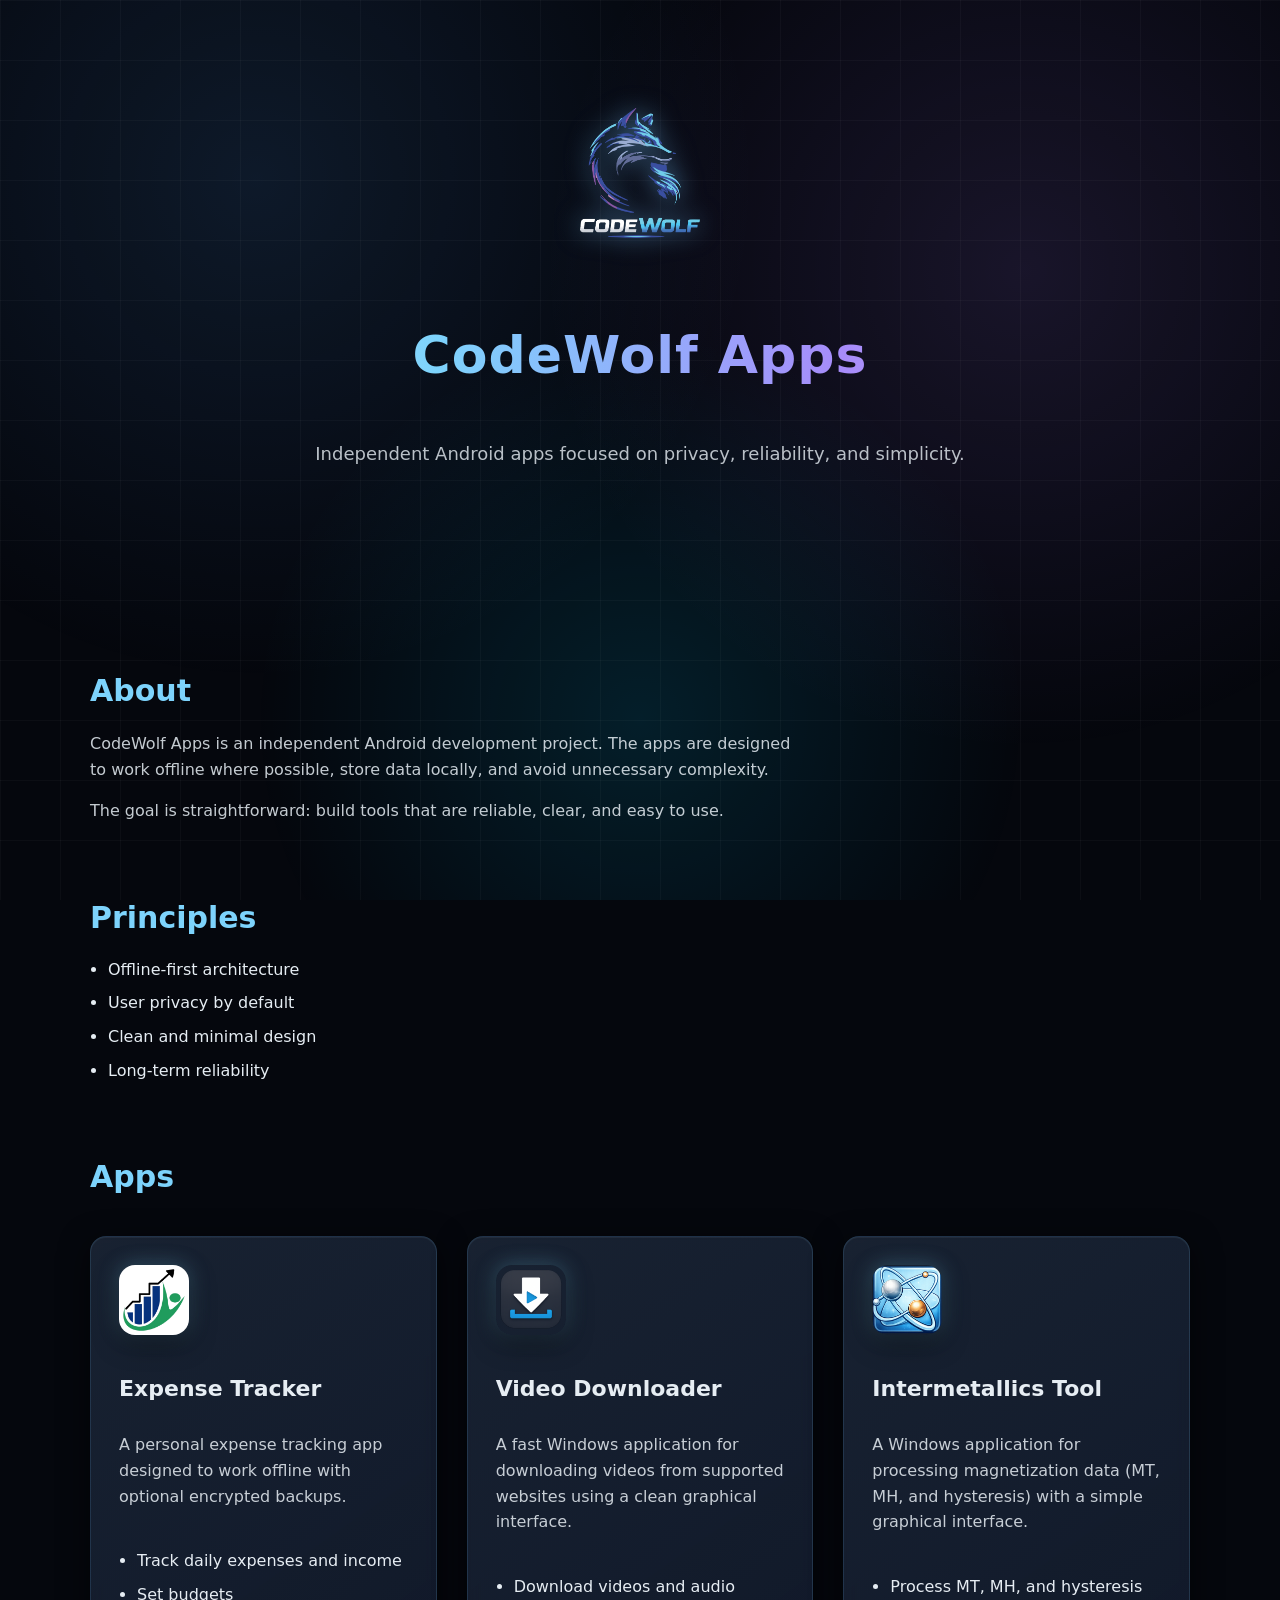
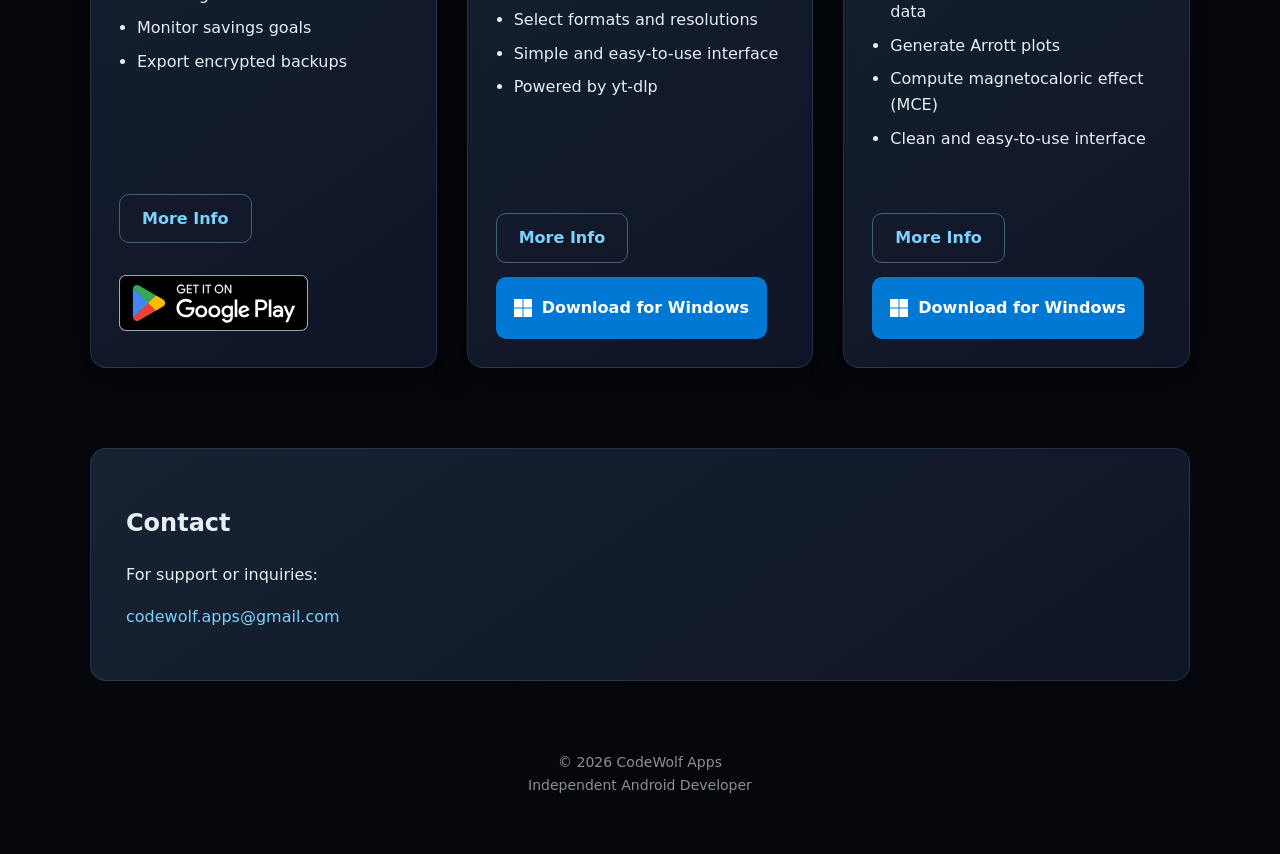
==== index.html @ bedaee53 "Update index.html" ====
<!DOCTYPE html>
<html lang="en">
<head>

<meta charset="UTF-8">
<meta name="viewport" content="width=device-width, initial-scale=1.0">

<title>CodeWolf Apps</title>

<link rel="stylesheet" href="styles.css">

</head>

<body>

<section class="hero">

<img class="logo" src="logo.png">

<h1>CodeWolf Apps</h1>

<p>Independent Android apps focused on privacy, reliability, and simplicity.</p>

</section>


<div class="container">

<section class="section fade">

<h2>About</h2>

<p>
CodeWolf Apps is an independent Android development project.
The apps are designed to work offline where possible,
store data locally, and avoid unnecessary complexity.
</p>

<p style="margin-top:12px">
The goal is straightforward: build tools that are reliable,
clear, and easy to use.
</p>

</section>


<section class="section fade">

<h2>Principles</h2>

<ul>
<li>Offline-first architecture</li>
<li>User privacy by default</li>
<li>Clean and minimal design</li>
<li>Long-term reliability</li>
</ul>

</section>


<section class="section fade">

<h2>Apps</h2>

<div class="apps">

<div class="card">

<img class="app-icon" src="expense-tracker/icon.png">

<h3>Expense Tracker</h3>

<p>
A personal expense tracking app designed to work offline
with optional encrypted backups.
</p>

<ul>
<li>Track daily expenses and income</li>
<li>Set budgets</li>
<li>Monitor savings goals</li>
<li>Export encrypted backups</li>
</ul>

<div class="buttons">

<a class="button secondary"
href="expense-tracker/">

More Info

</a>

<a href="https://play.google.com/store/apps/details?id=com.codewolf.expensetracker">

<img class="play-badge"
src="assets/GetItOnGooglePlay_Badge_Web_color_English.svg"
alt="Get it on Google Play">

</a>

</div>
</div>

<div class="card">

<img class="app-icon" src="video-downloader/assets/icon.png">

<h3>Video Downloader</h3>

<p>
A fast Windows application for downloading videos
from supported websites using a clean graphical interface.
</p>

<ul>
<li>Download videos and audio</li>
<li>Select formats and resolutions</li>
<li>Simple and easy-to-use interface</li>
<li>Powered by yt-dlp</li>
</ul>

<div class="buttons">

<a class="button secondary"
href="/video-downloader/">

More Info

</a>

<a class="windows-badge"
href="https://github.com/codewolfapps/codewolfapps.github.io/releases/download/vd-1.0.0/CodeWolf.Video.Downloader-1.0.0.exe">

<img src="/video-downloader/assets/Windows_logo_white.svg">

<span>Download for Windows</span>

</a>

</div>

</div>

<div class="card">

<img class="app-icon" src="intermetallics-tool/assets/icon.png">

<h3>Intermetallics Tool</h3>

<p>
A Windows application for processing magnetization data (MT, MH, and hysteresis)
with a simple graphical interface.
</p>

<ul>
<li>Process MT, MH, and hysteresis data</li>
<li>Generate Arrott plots</li>
<li>Compute magnetocaloric effect (MCE)</li>
<li>Clean and easy-to-use interface</li>
</ul>

<div class="buttons">

<a class="button secondary"
href="/intermetallics-tool/">

More Info

</a>

<a class="windows-badge"
href="https://github.com/codewolfapps/codewolfapps.github.io/releases/download/intermetallics-v1.0.0/IntermetallicsTool.exe">

<img src="/video-downloader/assets/Windows_logo_white.svg">

<span>Download for Windows</span>

</a>

</div>

</div>

</div>

</section>


<section class="contact fade">

<h2>Contact</h2>

<p>For support or inquiries:</p>

<p style="margin-top:10px">
<a href="mailto:codewolf.apps@gmail.com">
codewolf.apps@gmail.com
</a>
</p>

</section>


<footer>
<div>© 2026 CodeWolf Apps</div>
<div>Independent Android Developer</div>
</footer>

</div>

<script src="effects.js"></script>

</body>
</html>
---- styles.css ----
<style>

*{
margin:0;
padding:0;
box-sizing:border-box;
}

body{
font-family: system-ui,-apple-system,Segoe UI,Roboto,sans-serif;
background:#05070d;
color:#e6edf3;
line-height:1.6;
}

/* SUBTLE TECH BACKGROUND */

body::before{
content:"";
position:fixed;
inset:0;
background:
radial-gradient(circle at 20% 20%, rgba(80,160,255,0.12), transparent 40%),
radial-gradient(circle at 80% 30%, rgba(170,120,255,0.12), transparent 40%),
radial-gradient(circle at 50% 80%, rgba(0,200,255,0.12), transparent 40%);
z-index:-1;
}

body::after{
content:"";
position:fixed;
inset:0;

background-image:
linear-gradient(rgba(255,255,255,0.03) 1px, transparent 1px),
linear-gradient(90deg, rgba(255,255,255,0.03) 1px, transparent 1px);

background-size:60px 60px;

pointer-events:none;
z-index:-1;
}

/* CURSOR EFFECTS */

.cursor-glow{
position:fixed;
width:300px;
height:300px;
pointer-events:none;
transform:translate(-50%,-50%);
background:radial-gradient(circle, rgba(125,211,252,0.03), transparent 70%);
filter:blur(80px);
z-index:-1;
}

/* CONTAINER */

.container{
max-width:1100px;
margin:auto;
padding:50px 20px;
}

/* LINK STYLES */

.policy-link{

color:#7dd3fc;
text-decoration:none;
font-weight:500;

border-bottom:1px solid rgba(125,211,252,0.35);

transition:all .25s ease;

}

.policy-link:hover{

color:#a78bfa;

border-bottom-color:#a78bfa;

}

/* LOGO */

.logo{
animation:logoIntro 1.2s ease;
}

@keyframes logoIntro{
0%{
opacity:0;
transform:scale(.7) translateY(40px);
filter:blur(6px);
}
100%{
opacity:1;
transform:scale(1);
filter:blur(0);
}
}

/* PLAY BADGE */

.play-badge{

height:56px;

margin-top:18px;

transition:transform .25s ease;

}

.play-badge:hover{

transform:scale(1.05);

}

/* WINDOWS DOWNLOAD BADGE */

.windows-badge{

height:42px;
display:inline-flex;
align-items:center;
gap:10px;

background:#0078D4; /* official Windows blue */

color:white;

padding:10px 18px;

border-radius:10px;

text-decoration:none;

font-weight:600;

transition:.25s;

}

.windows-badge img{

height:18px;

}

.windows-badge:hover{

background:#106ebe;

transform:translateY(-2px);

}

/* HERO */

.hero{
text-align:center;
padding:100px 20px 60px 20px;
}

.hero img{
width:120px;
margin-bottom:25px;
filter:drop-shadow(0 0 12px rgba(120,200,255,0.6));
}

.hero h1{
font-size:52px;
letter-spacing:1px;

background:linear-gradient(
90deg,
#e6edf3,
#7dd3fc,
#a78bfa,
#e6edf3
);

-webkit-background-clip:text;
-webkit-text-fill-color:transparent;
}

.hero p{
margin-top:14px;
opacity:.8;
font-size:18px;
}

/* SECTION */

.section{
margin-top:70px;
}

.section h2{
font-size:30px;
margin-bottom:12px;
color:#7dd3fc;
}

.section p{
opacity:.85;
max-width:720px;
}

.fade{
opacity:0;
transform:translateY(30px);
transition:all .9s ease;
}

.fade.visible{
opacity:1;
transform:translateY(0);
}

/* LIST */

ul{
margin-top:15px;
padding-left:18px;
}

li{
margin:8px 0;
}

/* APP GRID */

.apps{
display:grid;
grid-template-columns:repeat(auto-fit,minmax(300px,1fr));
gap:30px;
margin-top:35px;
}

/* CARD */

.card{

display:flex;
flex-direction:column;

background:linear-gradient(
145deg,
rgba(30,41,59,0.8),
rgba(15,23,42,0.9)
);

border:1px solid rgba(120,200,255,0.15);

backdrop-filter:blur(8px);

padding:28px;

border-radius:16px;

transition:.35s;

box-shadow:
0 8px 30px rgba(0,0,0,0.6),
inset 0 1px 0 rgba(255,255,255,0.05);
}

.card:hover{
transform:translateY(-6px);
border-color:#7dd3fc;
box-shadow:
0 15px 40px rgba(0,0,0,0.8),
0 0 20px rgba(125,211,252,0.25);
}

.card h3{
margin-bottom:10px;
font-size:22px;
}

/* APP ICON */

.app-icon{
width:70px;
height:70px;
border-radius:16px;
margin-bottom:14px;

box-shadow:
0 8px 25px rgba(0,0,0,0.6),
0 0 20px rgba(125,211,252,0.35);
}

/* BUTTON GROUP */

.buttons{
display:flex;
gap:14px;
align-items:center;
margin-top:18px;
flex-wrap:wrap;
}

/* BUTTON */

.button{

display:inline-block;

margin-top:18px;

padding:11px 22px;

border-radius:10px;

background:linear-gradient(
135deg,
#38bdf8,
#60a5fa,
#a78bfa
);

color:#020617;

font-weight:600;

text-decoration:none;

transition:.3s;

box-shadow:0 0 14px rgba(125,211,252,0.4);
}

.button:hover{
transform:translateY(-2px);
box-shadow:0 0 22px rgba(125,211,252,0.7);
}

/* SECONDARY BUTTON */

.button.secondary{

background:transparent;

color:#7dd3fc;

border:1px solid rgba(125,211,252,0.4);

box-shadow:none;

}

.button.secondary:hover{

background:rgba(125,211,252,0.08);

box-shadow:0 0 14px rgba(125,211,252,0.25);

transform:translateY(-2px);

}

.card .buttons{
margin-top:auto;
padding-top:20px;
}

/* CONTACT */

.contact{

margin-top:80px;

padding:35px;

border-radius:16px;

background:linear-gradient(
145deg,
rgba(30,41,59,0.8),
rgba(15,23,42,0.9)
);

border:1px solid rgba(120,200,255,0.15);
}

.contact a{
color:#7dd3fc;
text-decoration:none;
}

/* FOOTER */

footer{
text-align:center;
margin-top:70px;
opacity:.6;
font-size:14px;
line-height:1.6;
}

</style>
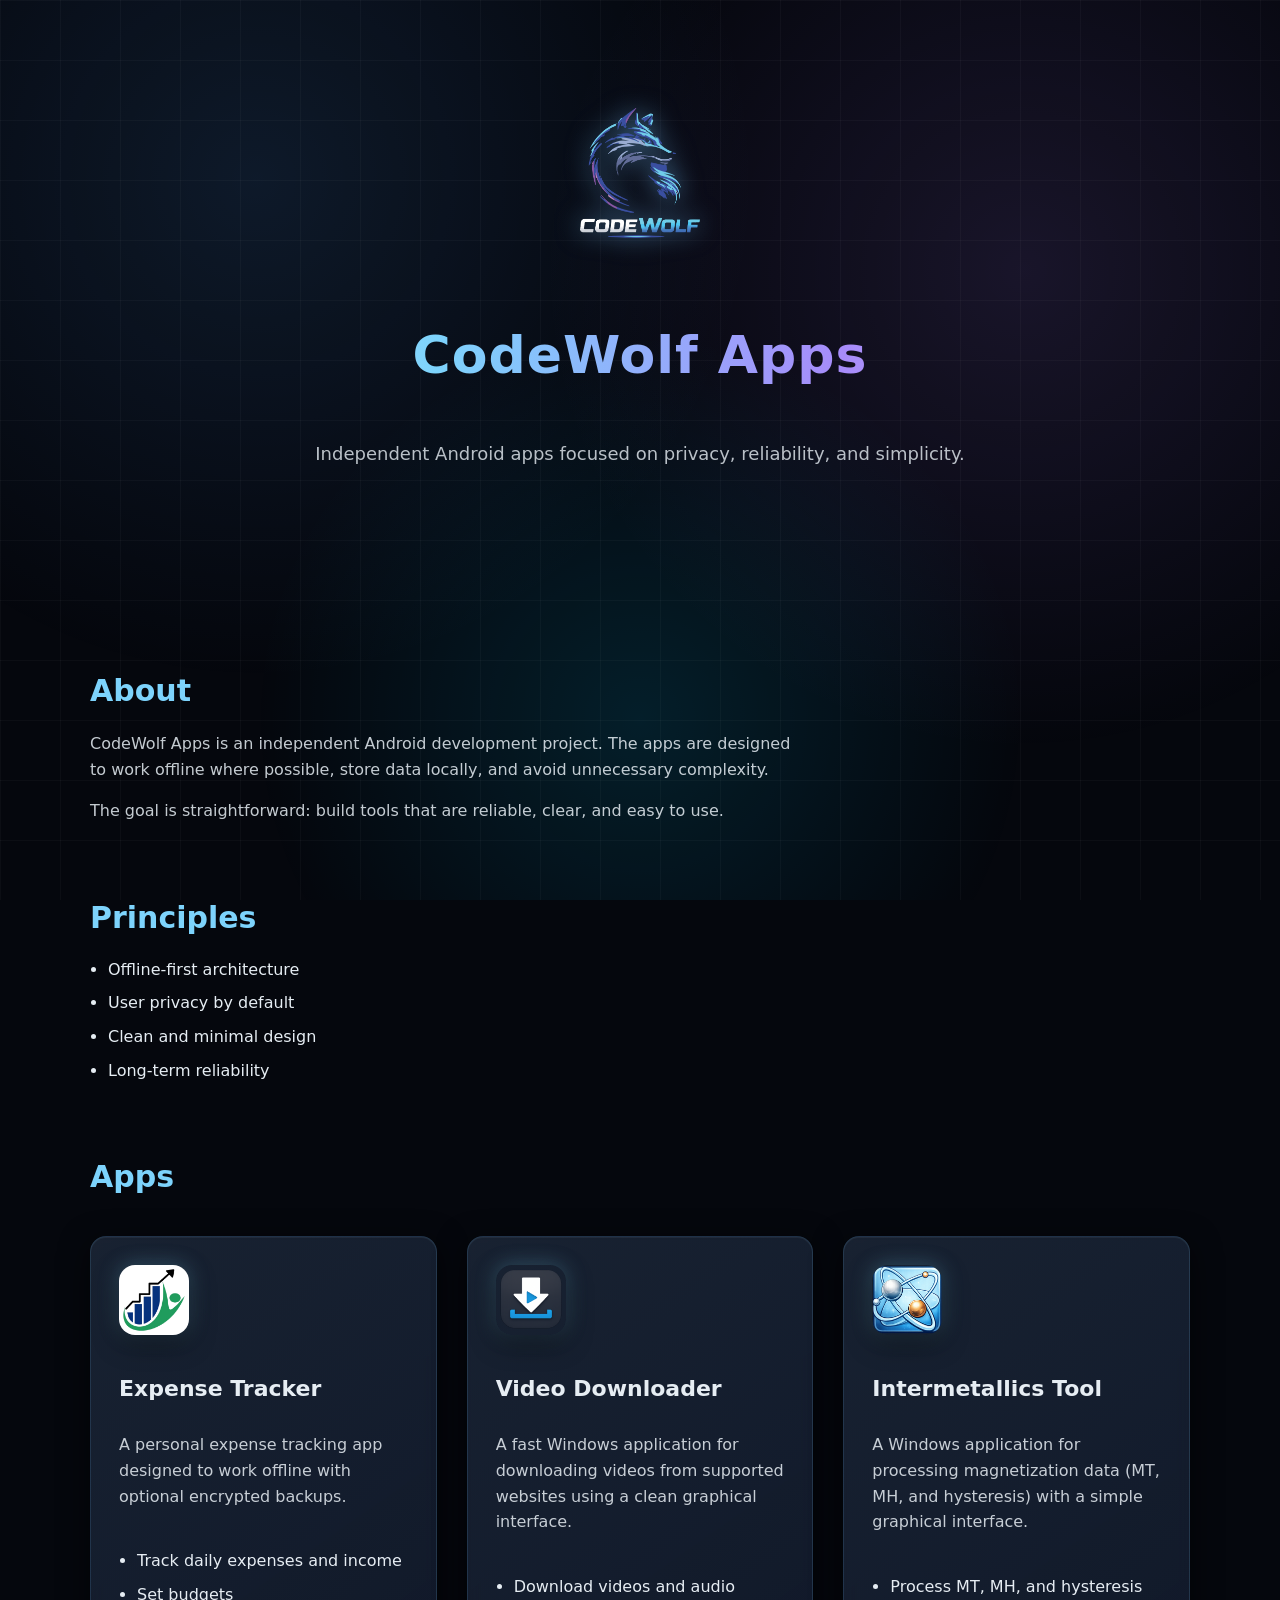
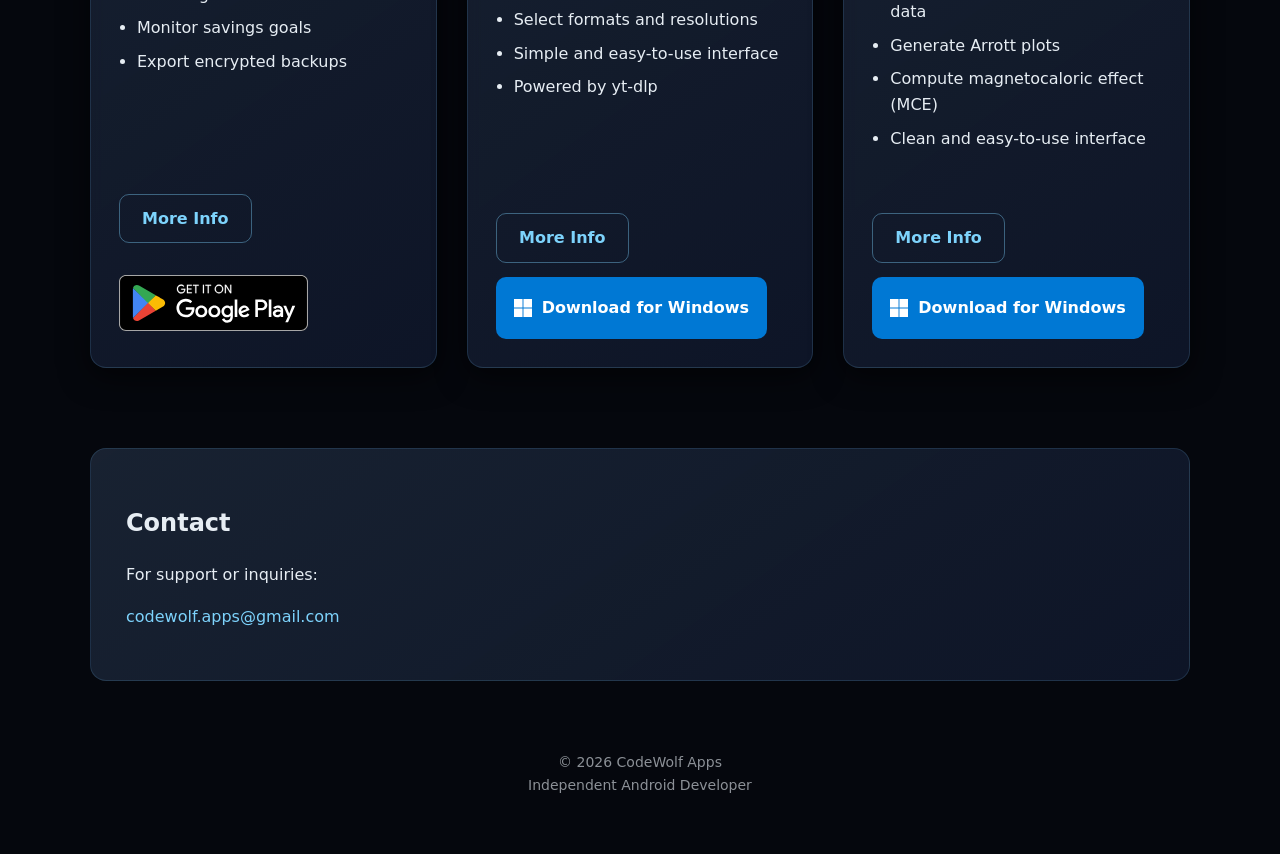
==== commit 4e08b59d: "Update index.html" ====
--- a/index.html
+++ b/index.html
@@ -170,7 +170,7 @@
 </a>
 
 <a class="windows-badge"
-href="https://github.com/codewolfapps/codewolfapps.github.io/releases/download/intermetallics-v1.0.0/IntermetallicsTool.exe">
+href="https://github.com/codewolfapps/codewolfapps.github.io/releases/download/it-1.0.0/IntermetallicsTool.exe">
 
 <img src="/video-downloader/assets/Windows_logo_white.svg">
 
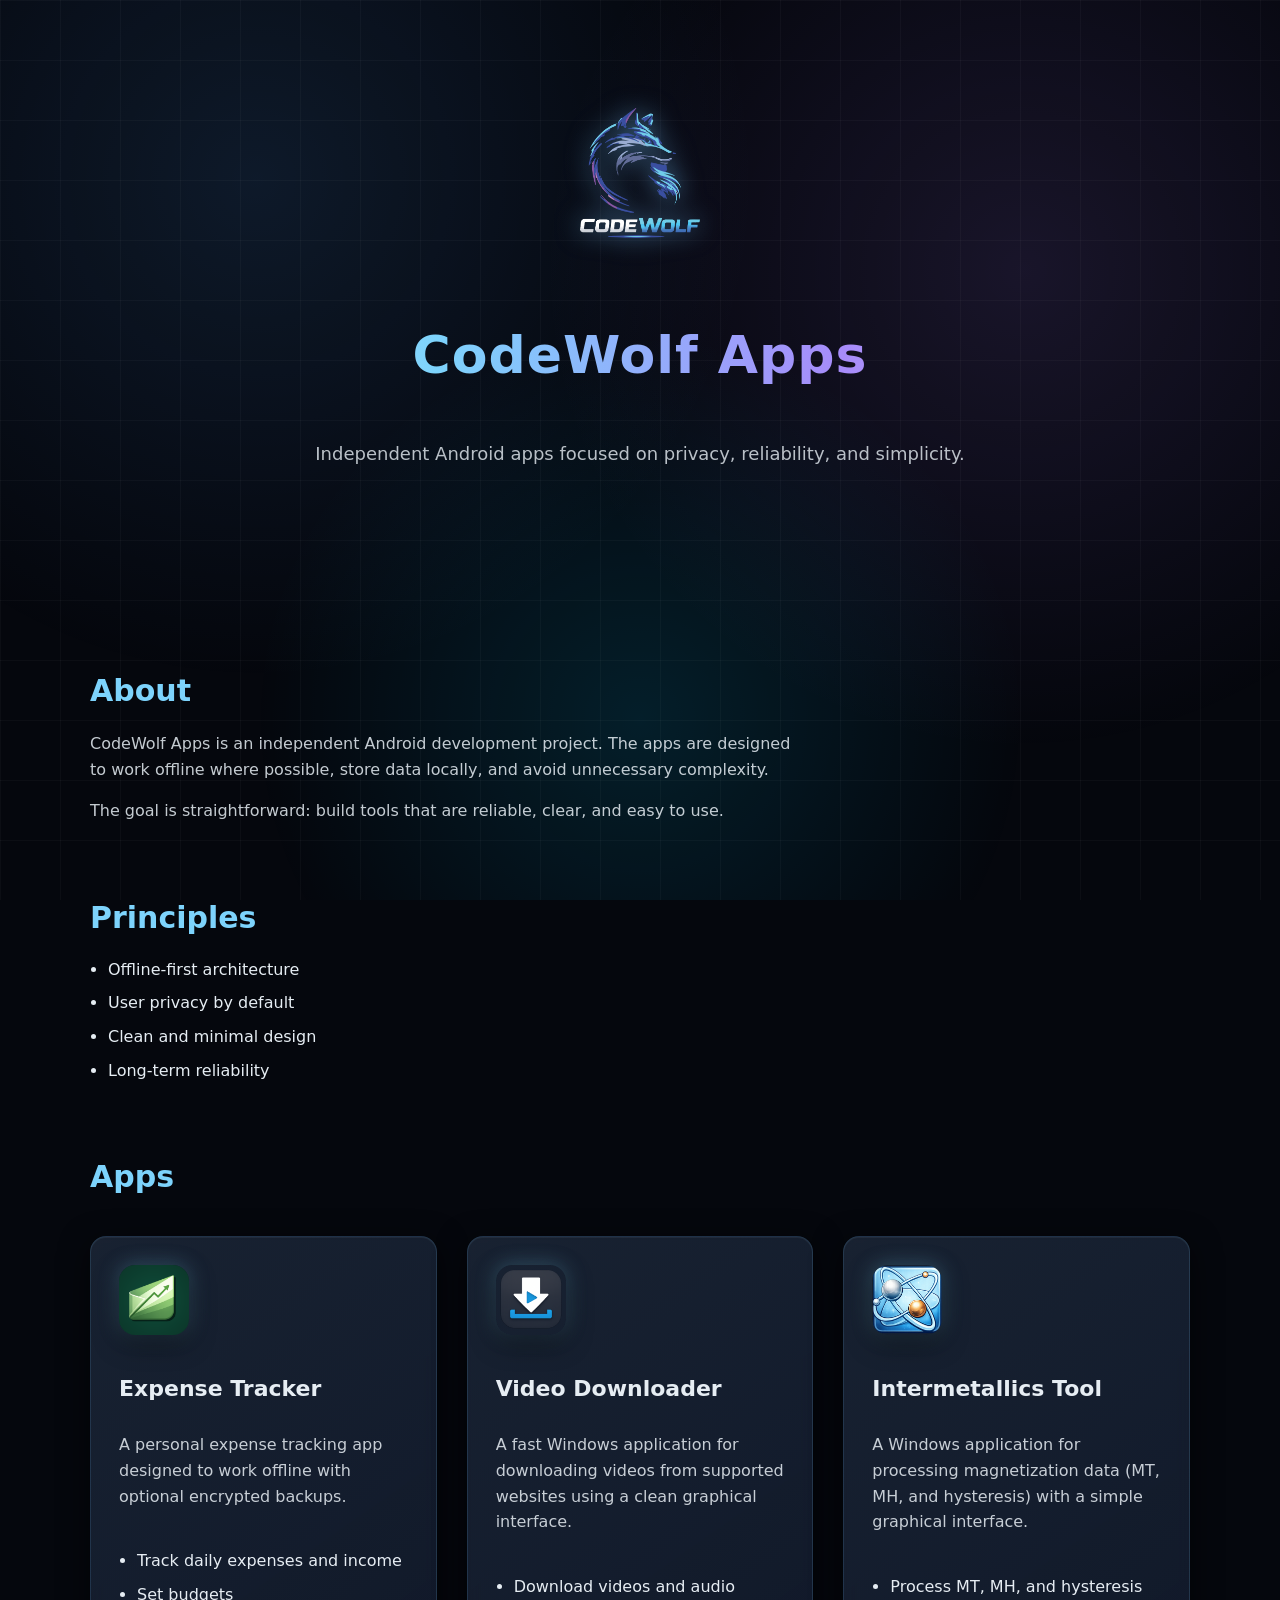
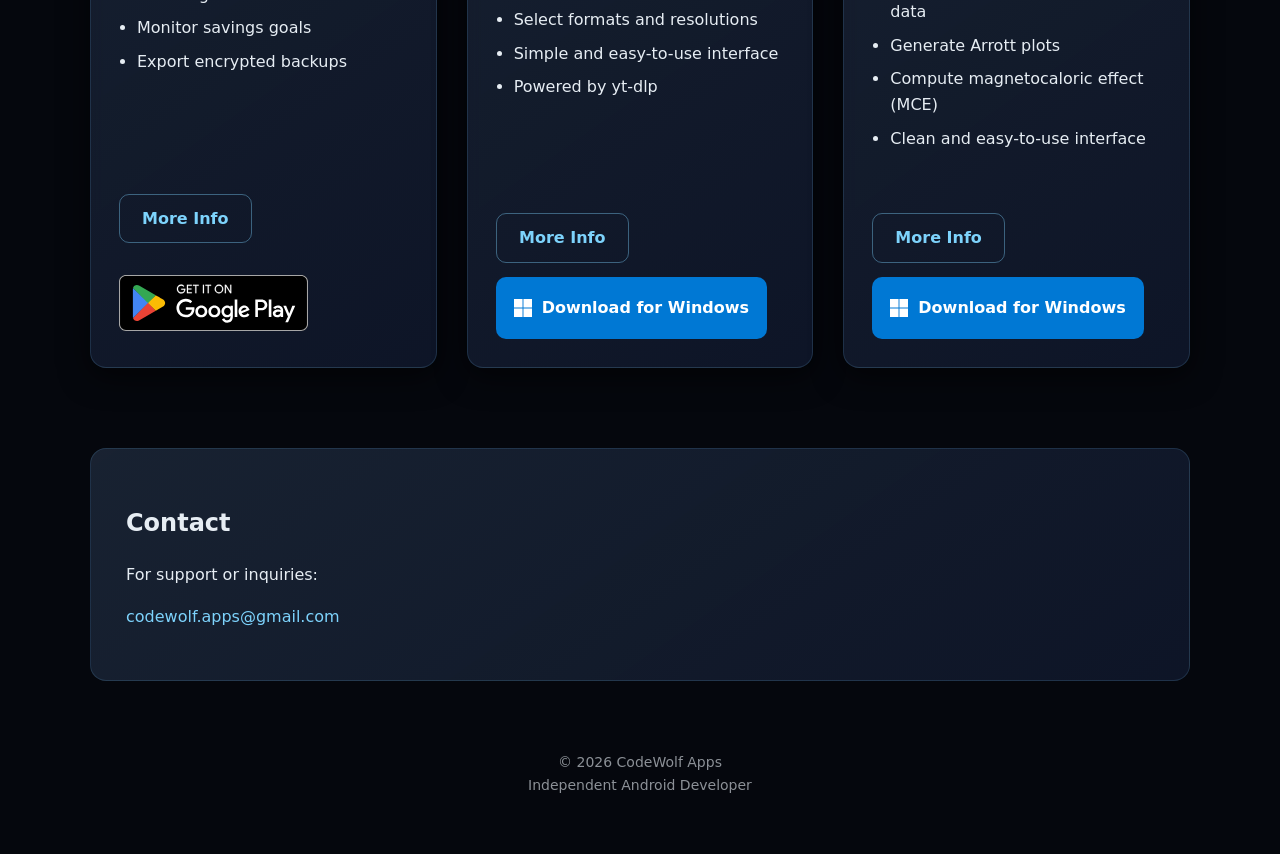
==== commit 0e55ada8: "Update index.html" ====
--- a/index.html
+++ b/index.html
@@ -66,7 +66,7 @@
 
 <div class="card">
 
-<img class="app-icon" src="expense-tracker/icon.png">
+<img class="app-icon" src="expense-tracker/assets/icon.png">
 
 <h3>Expense Tracker</h3>
 
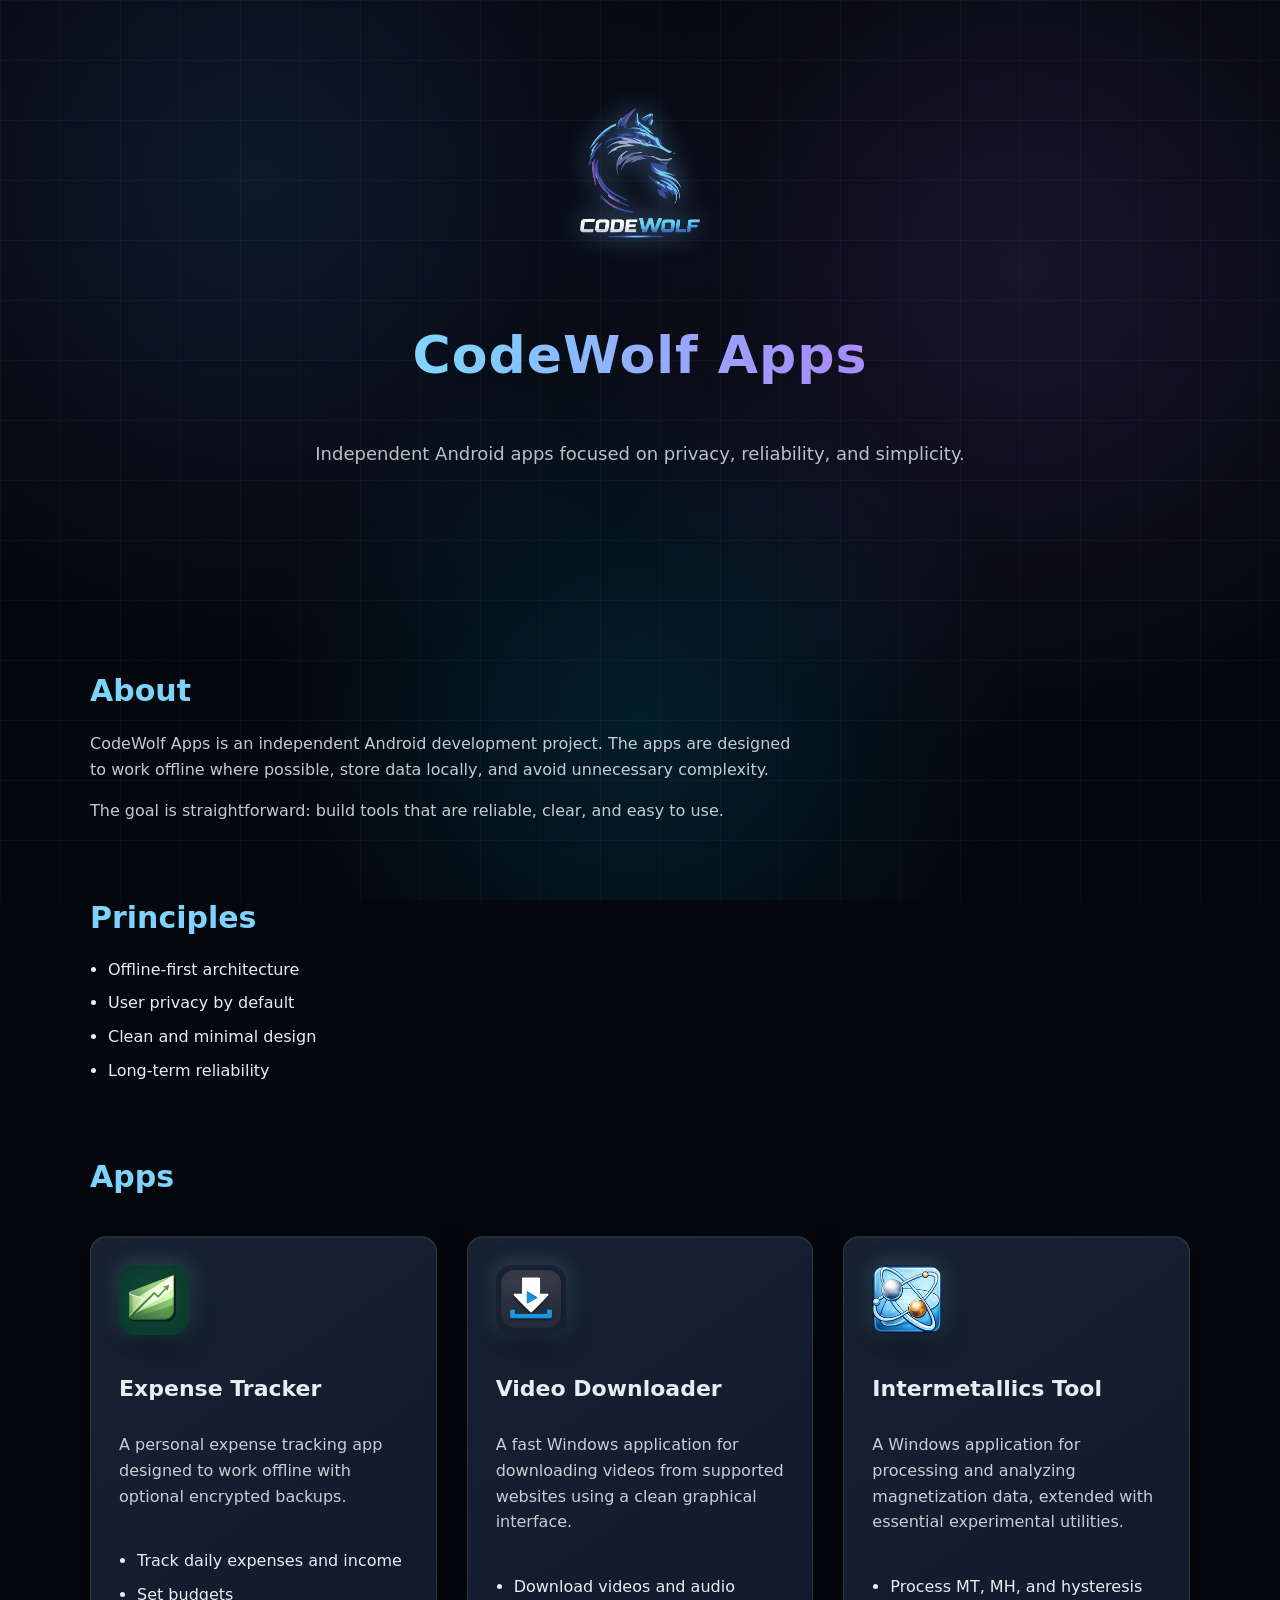
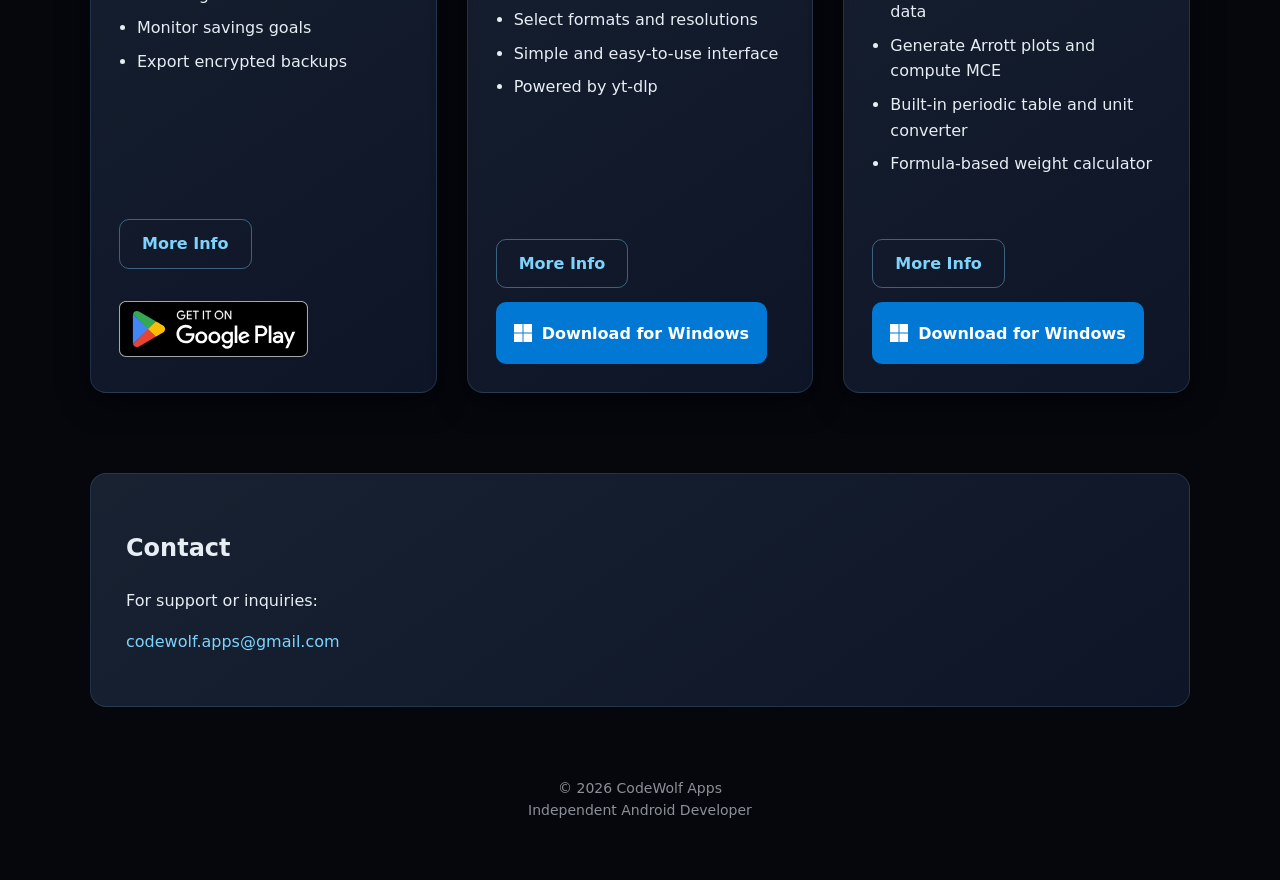
==== commit 6a2f66d6: "Update index.html" ====
--- a/index.html
+++ b/index.html
@@ -149,15 +149,15 @@
 <h3>Intermetallics Tool</h3>
 
 <p>
-A Windows application for processing magnetization data (MT, MH, and hysteresis)
-with a simple graphical interface.
+A Windows application for processing and analyzing magnetization data,
+extended with essential experimental utilities.
 </p>
 
 <ul>
 <li>Process MT, MH, and hysteresis data</li>
-<li>Generate Arrott plots</li>
-<li>Compute magnetocaloric effect (MCE)</li>
-<li>Clean and easy-to-use interface</li>
+<li>Generate Arrott plots and compute MCE</li>
+<li>Built-in periodic table and unit converter</li>
+<li>Formula-based weight calculator</li>
 </ul>
 
 <div class="buttons">
@@ -170,7 +170,7 @@
 </a>
 
 <a class="windows-badge"
-href="https://github.com/codewolfapps/codewolfapps.github.io/releases/download/it-1.0.0/IntermetallicsTool.exe">
+href="https://github.com/codewolfapps/codewolfapps.github.io/releases/download/it-2.0.0/IntermetallicsTool-v2.0.exe">
 
 <img src="/video-downloader/assets/Windows_logo_white.svg">
 
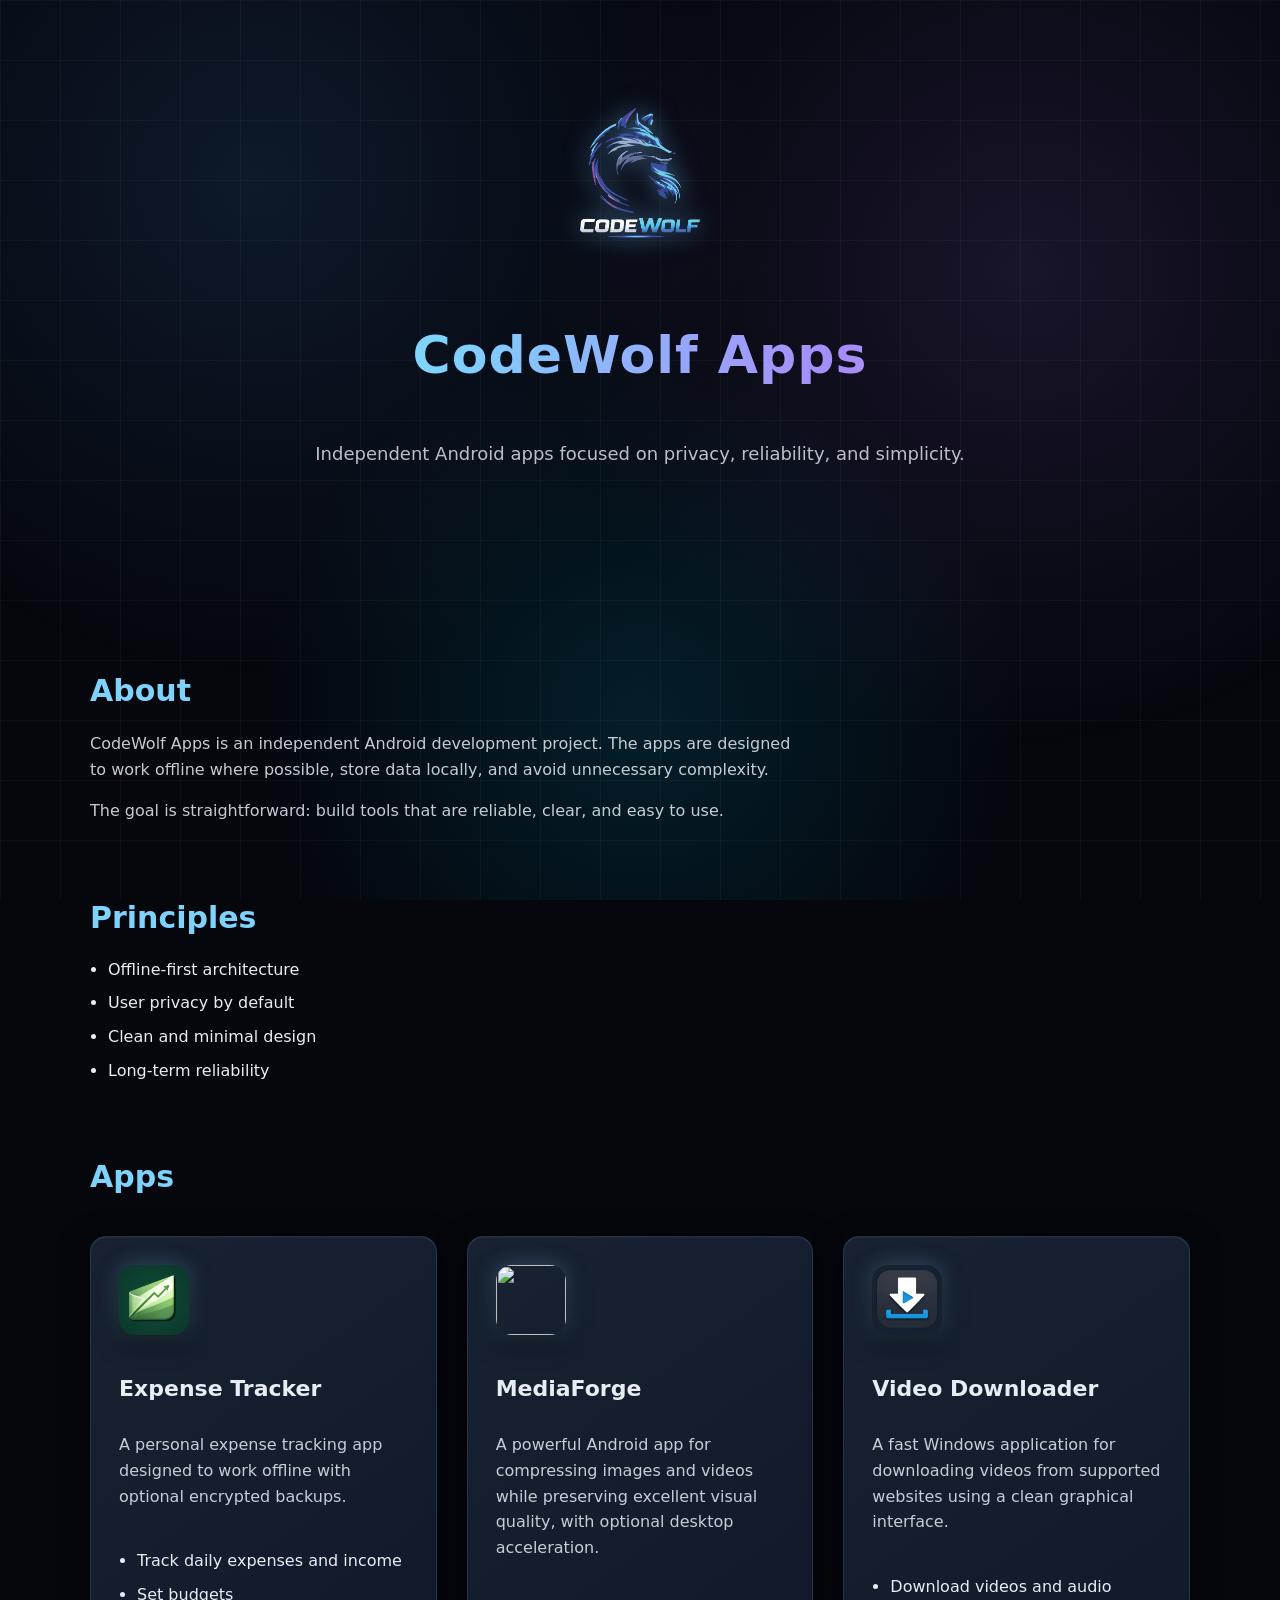
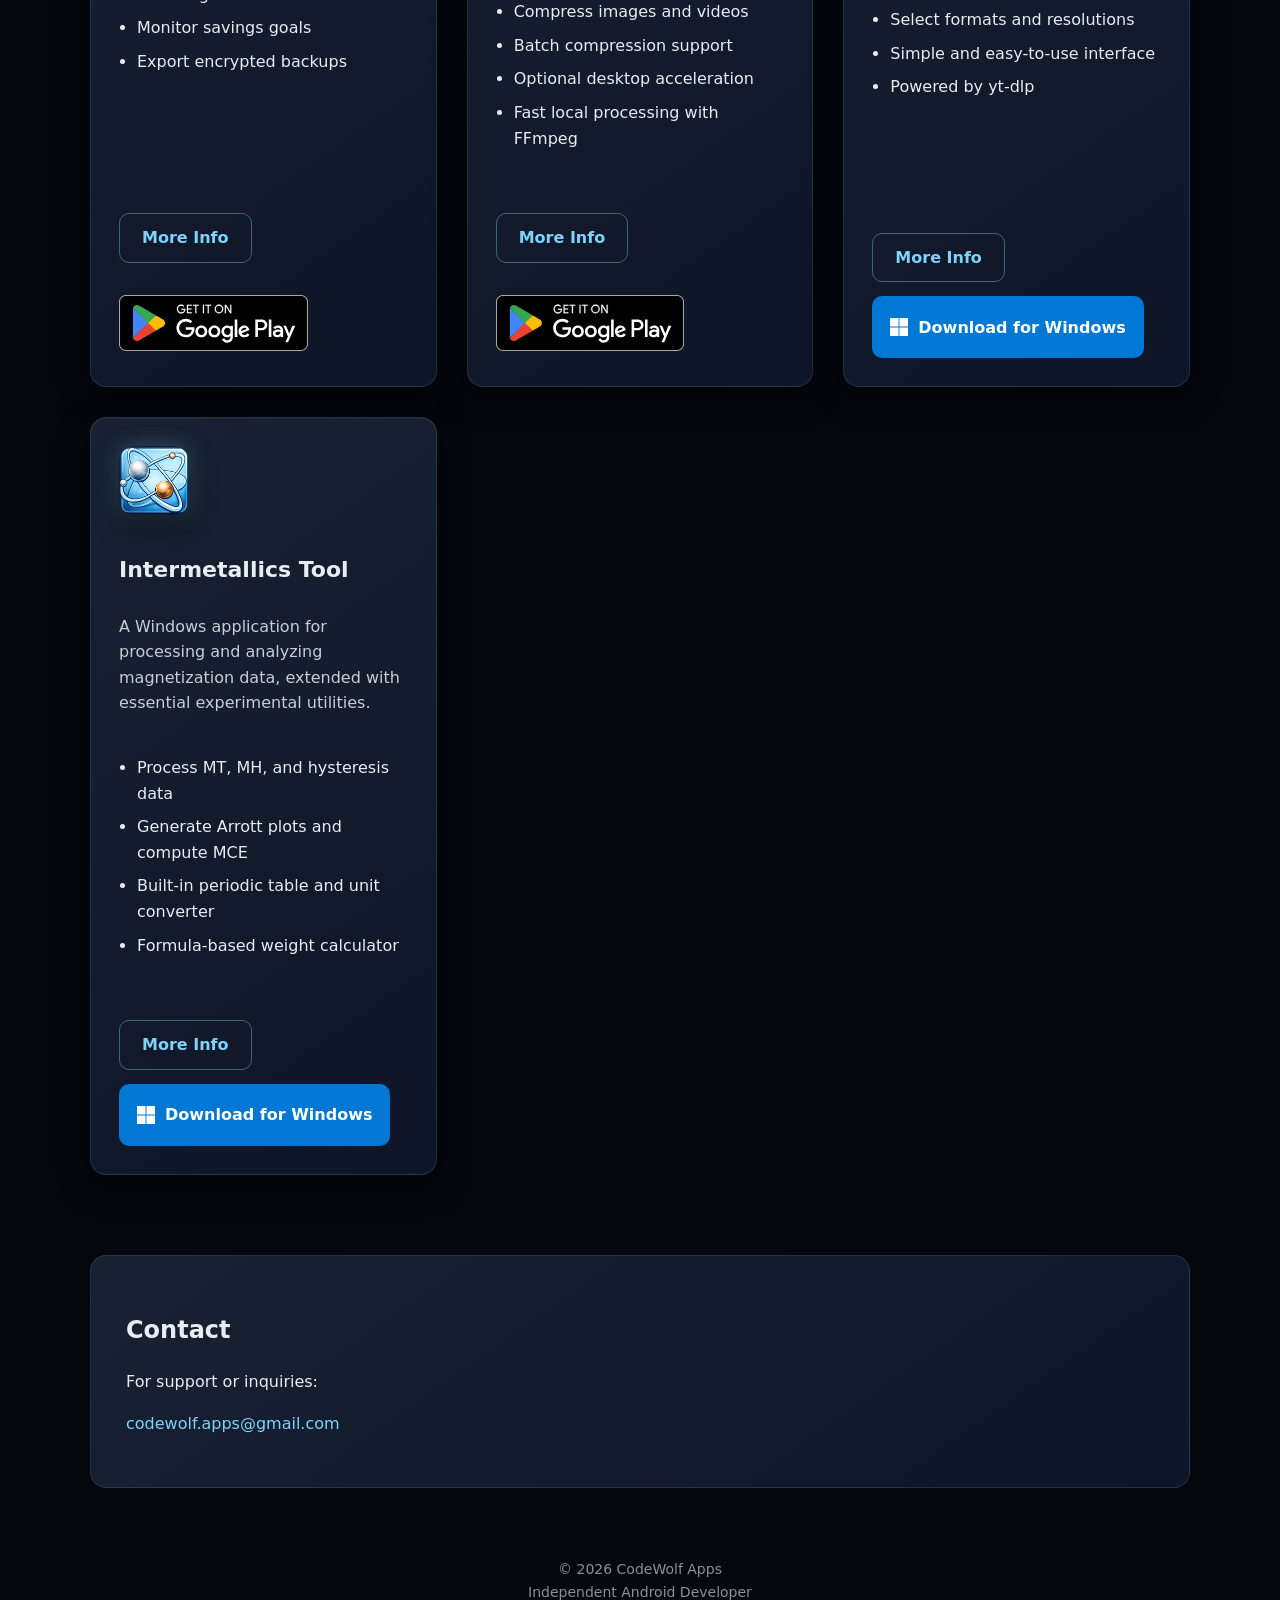
==== commit f8740662: "Update index.html" ====
--- a/index.html
+++ b/index.html
@@ -104,6 +104,45 @@
 
 <div class="card">
 
+<img class="app-icon" src="mediaforge/assets/icon.png">
+
+<h3>MediaForge</h3>
+
+<p>
+A powerful Android app for compressing images and videos while preserving
+excellent visual quality, with optional desktop acceleration.
+</p>
+
+<ul>
+<li>Compress images and videos</li>
+<li>Batch compression support</li>
+<li>Optional desktop acceleration</li>
+<li>Fast local processing with FFmpeg</li>
+</ul>
+
+<div class="buttons">
+
+<a class="button secondary"
+href="mediaforge/">
+
+More Info
+
+</a>
+
+<a href="https://play.google.com/store/apps/details?id=com.codewolf.mediaforge">
+
+<img class="play-badge"
+src="assets/GetItOnGooglePlay_Badge_Web_color_English.svg"
+alt="Get it on Google Play">
+
+</a>
+
+</div>
+
+</div>
+
+<div class="card">
+
 <img class="app-icon" src="video-downloader/assets/icon.png">
 
 <h3>Video Downloader</h3>
@@ -132,7 +171,7 @@
 <a class="windows-badge"
 href="https://github.com/codewolfapps/codewolfapps.github.io/releases/download/vd-1.0.0/CodeWolf.Video.Downloader-1.0.0.exe">
 
-<img src="/video-downloader/assets/Windows_logo_white.svg">
+<img src="/assets/Windows_logo_white.svg">
 
 <span>Download for Windows</span>
 
@@ -172,7 +211,7 @@
 <a class="windows-badge"
 href="https://github.com/codewolfapps/codewolfapps.github.io/releases/download/it-2.0.0/IntermetallicsTool-v2.0.exe">
 
-<img src="/video-downloader/assets/Windows_logo_white.svg">
+<img src="/assets/Windows_logo_white.svg">
 
 <span>Download for Windows</span>
 
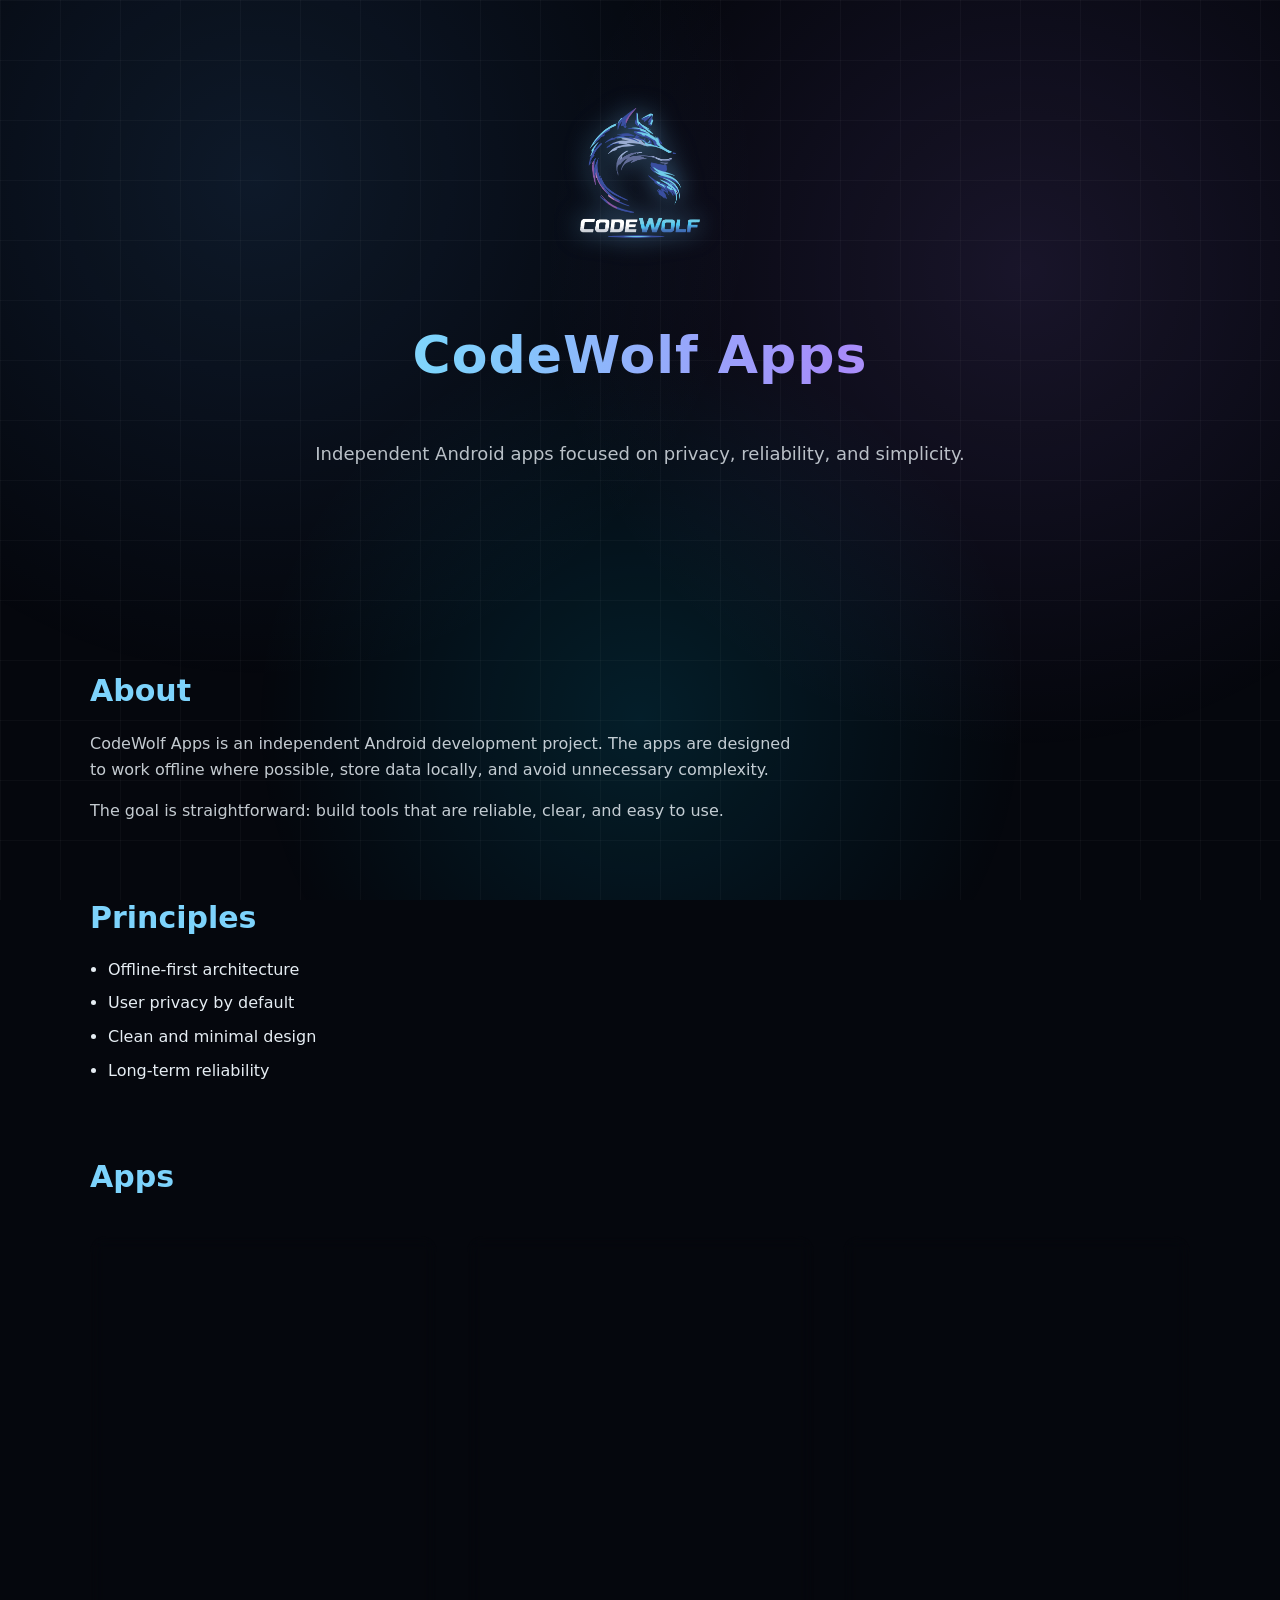
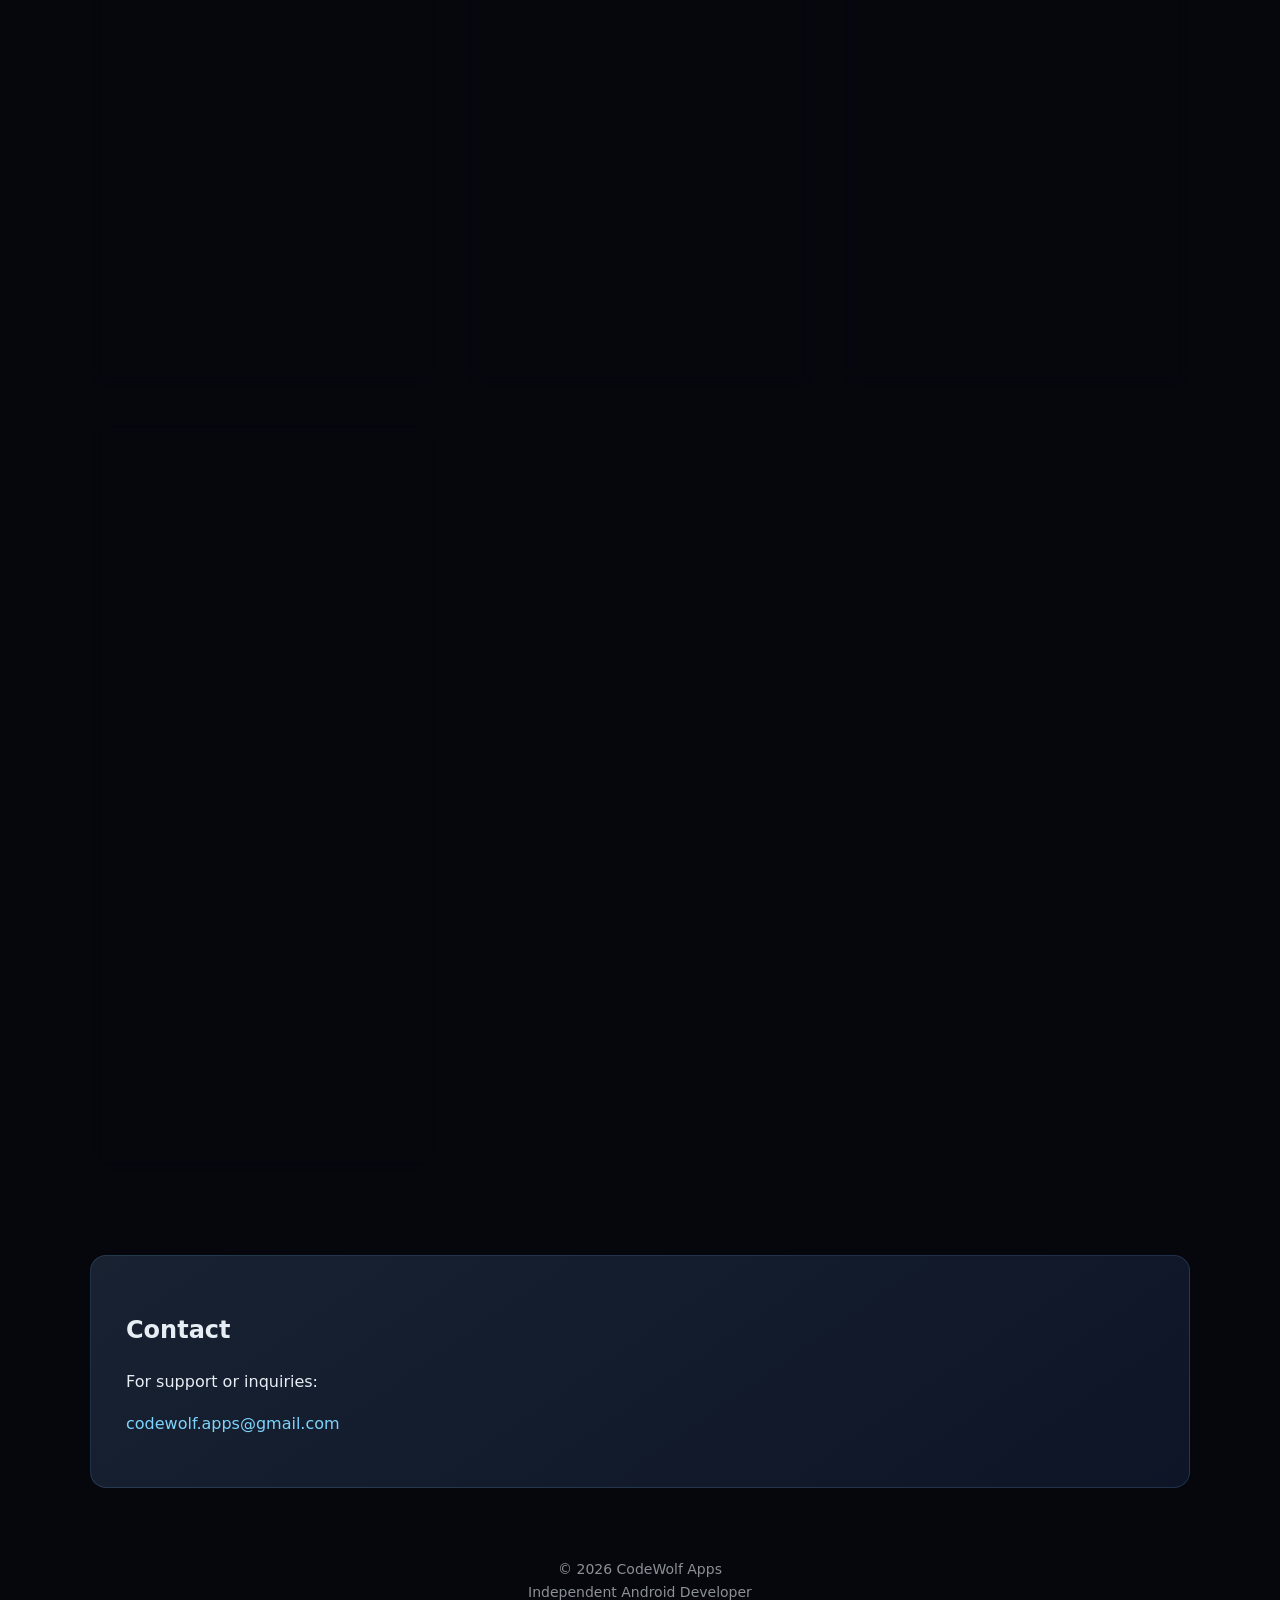
==== commit 56b5a89c: "Update index.html" ====
--- a/index.html
+++ b/index.html
@@ -123,7 +123,7 @@
 <div class="buttons">
 
 <a class="button secondary"
-href="mediaforge/">
+href="media-forge/">
 
 More Info
 
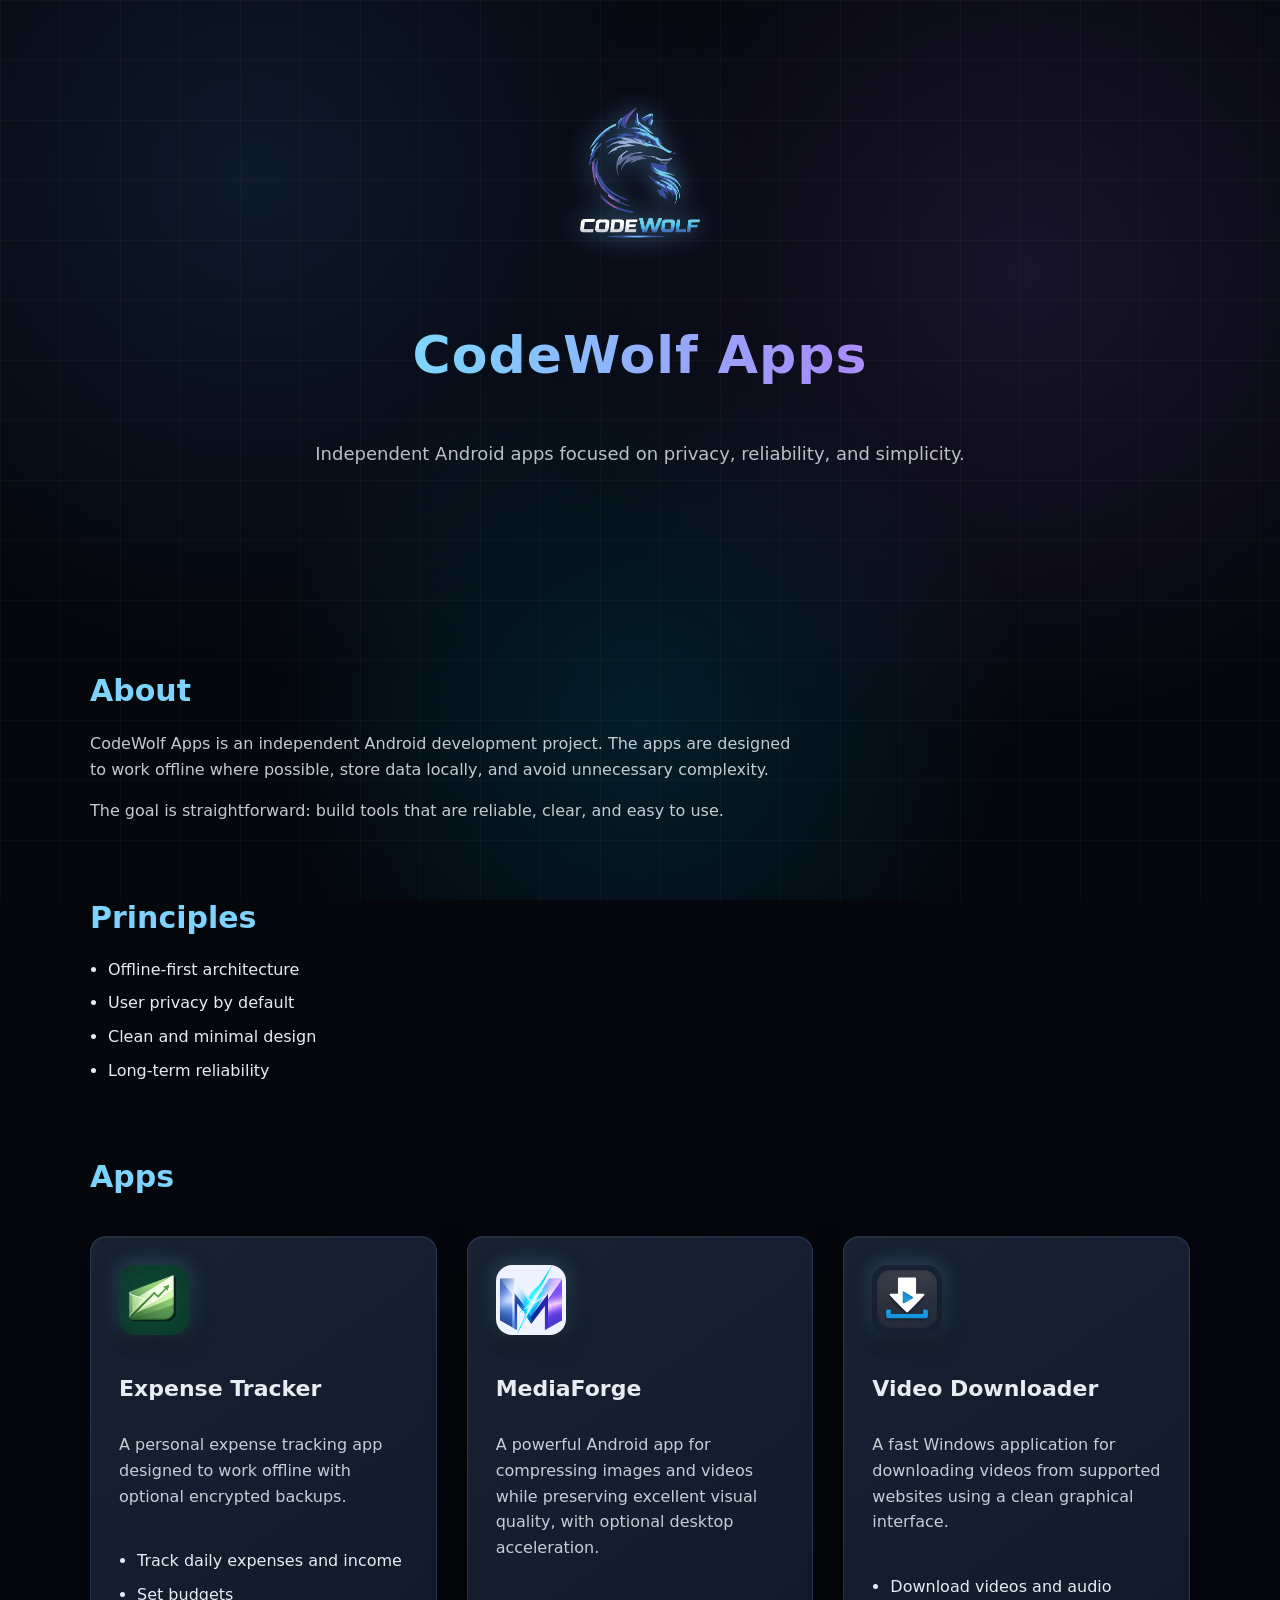
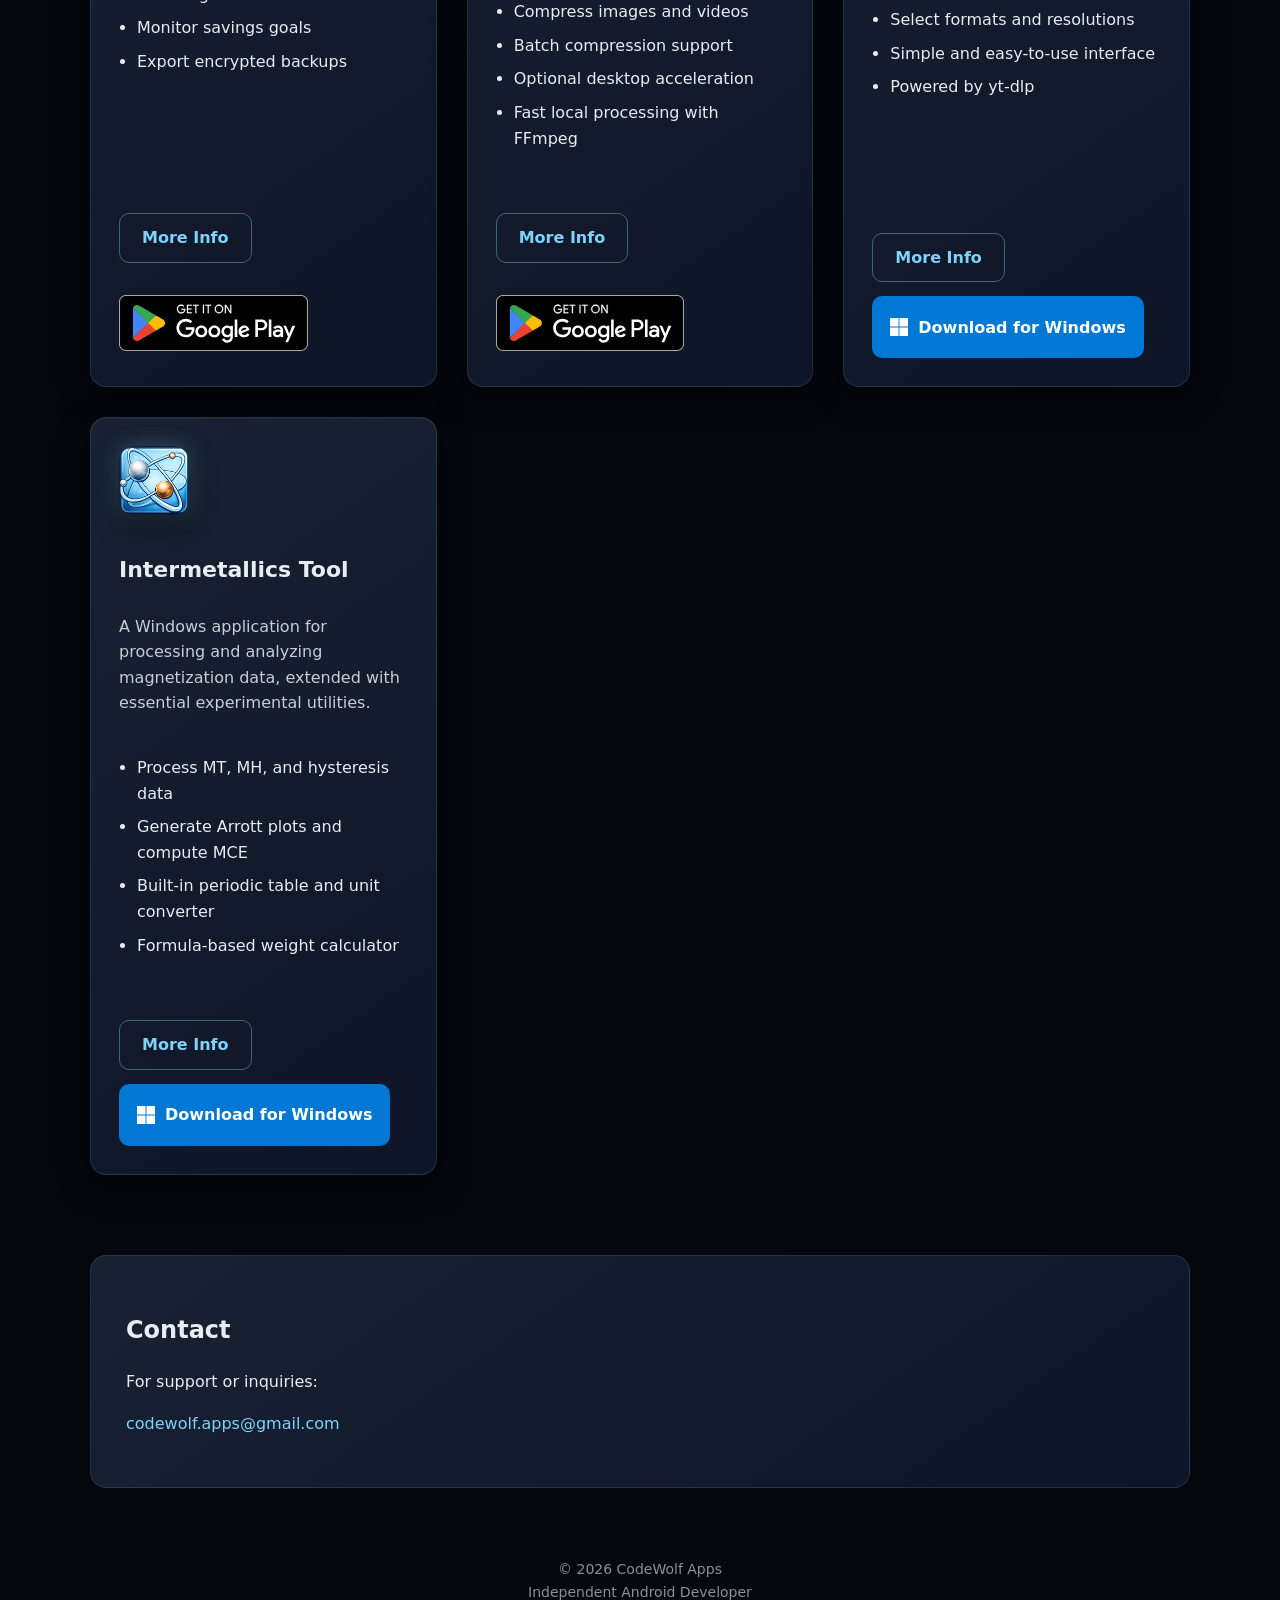
==== commit 919b31ea: "Update index.html" ====
--- a/index.html
+++ b/index.html
@@ -104,7 +104,7 @@
 
 <div class="card">
 
-<img class="app-icon" src="mediaforge/assets/icon.png">
+<img class="app-icon" src="media-forge/assets/icon.png">
 
 <h3>MediaForge</h3>
 
